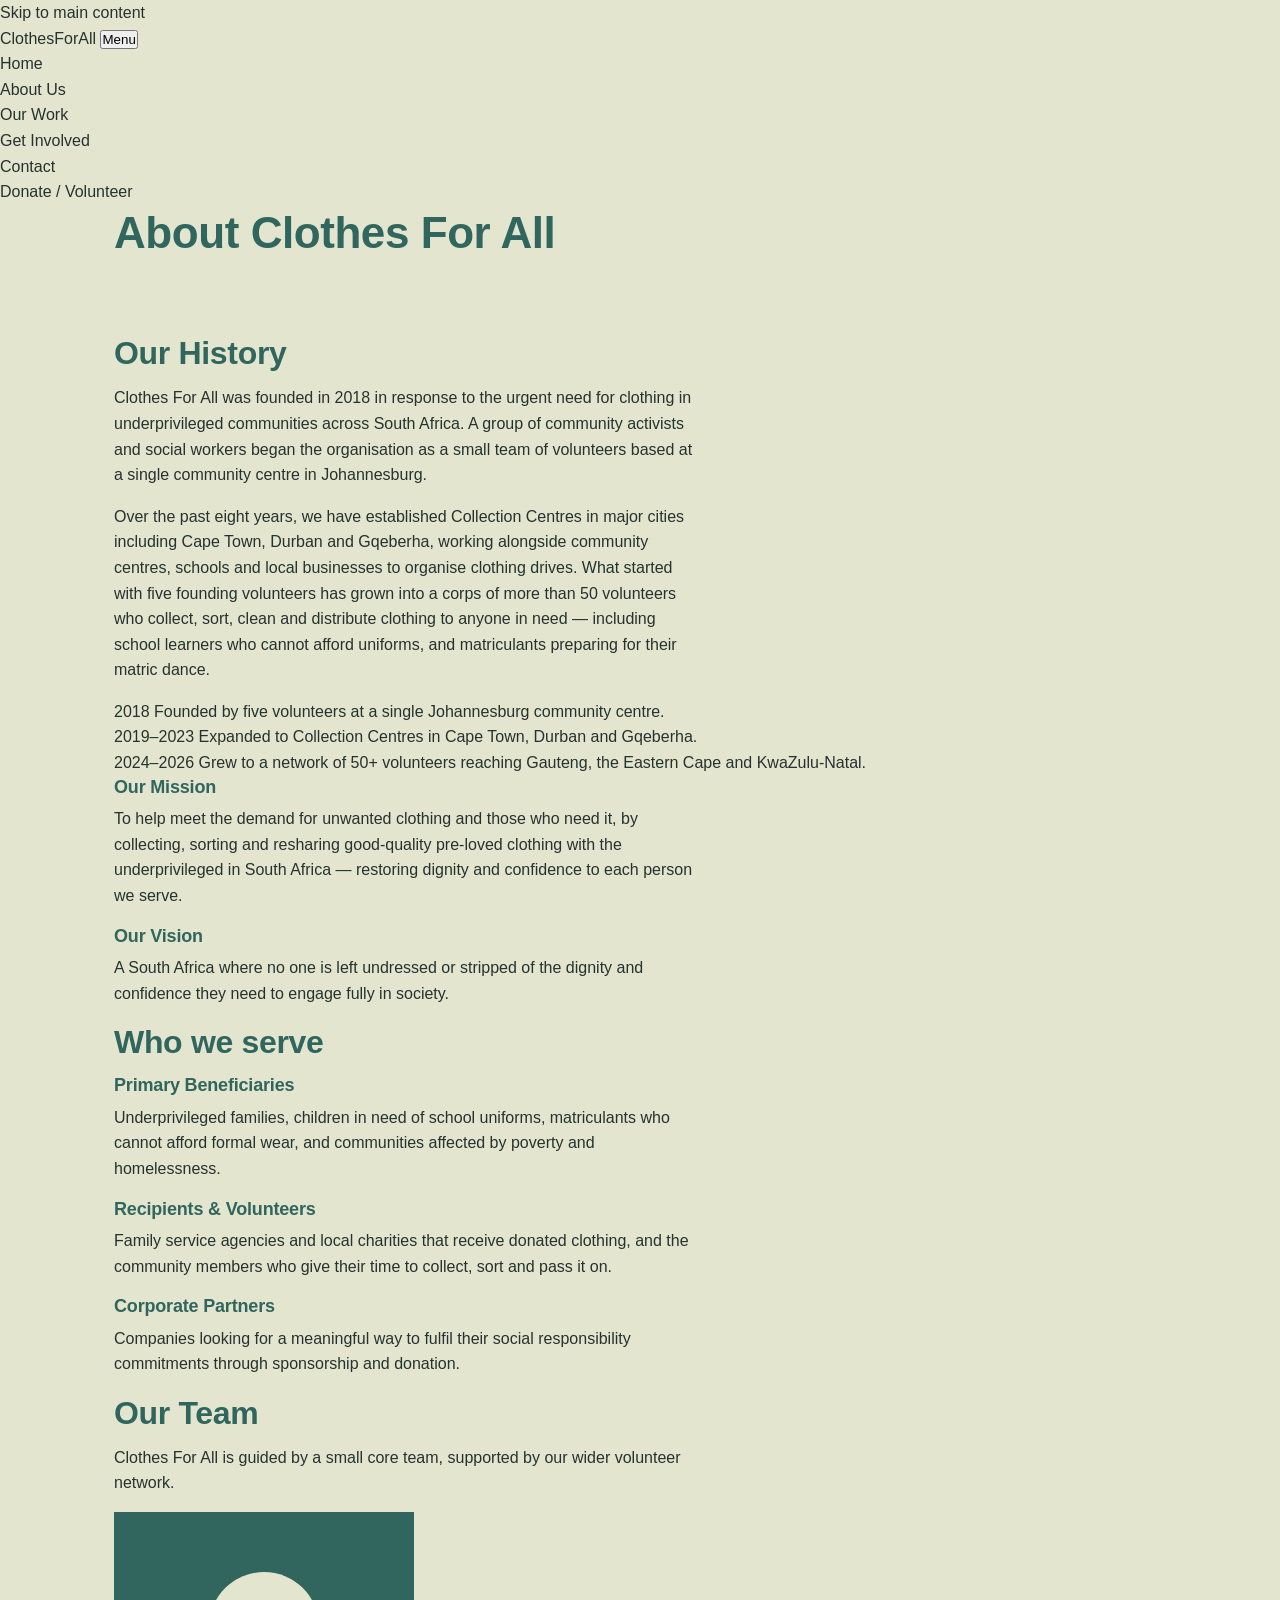
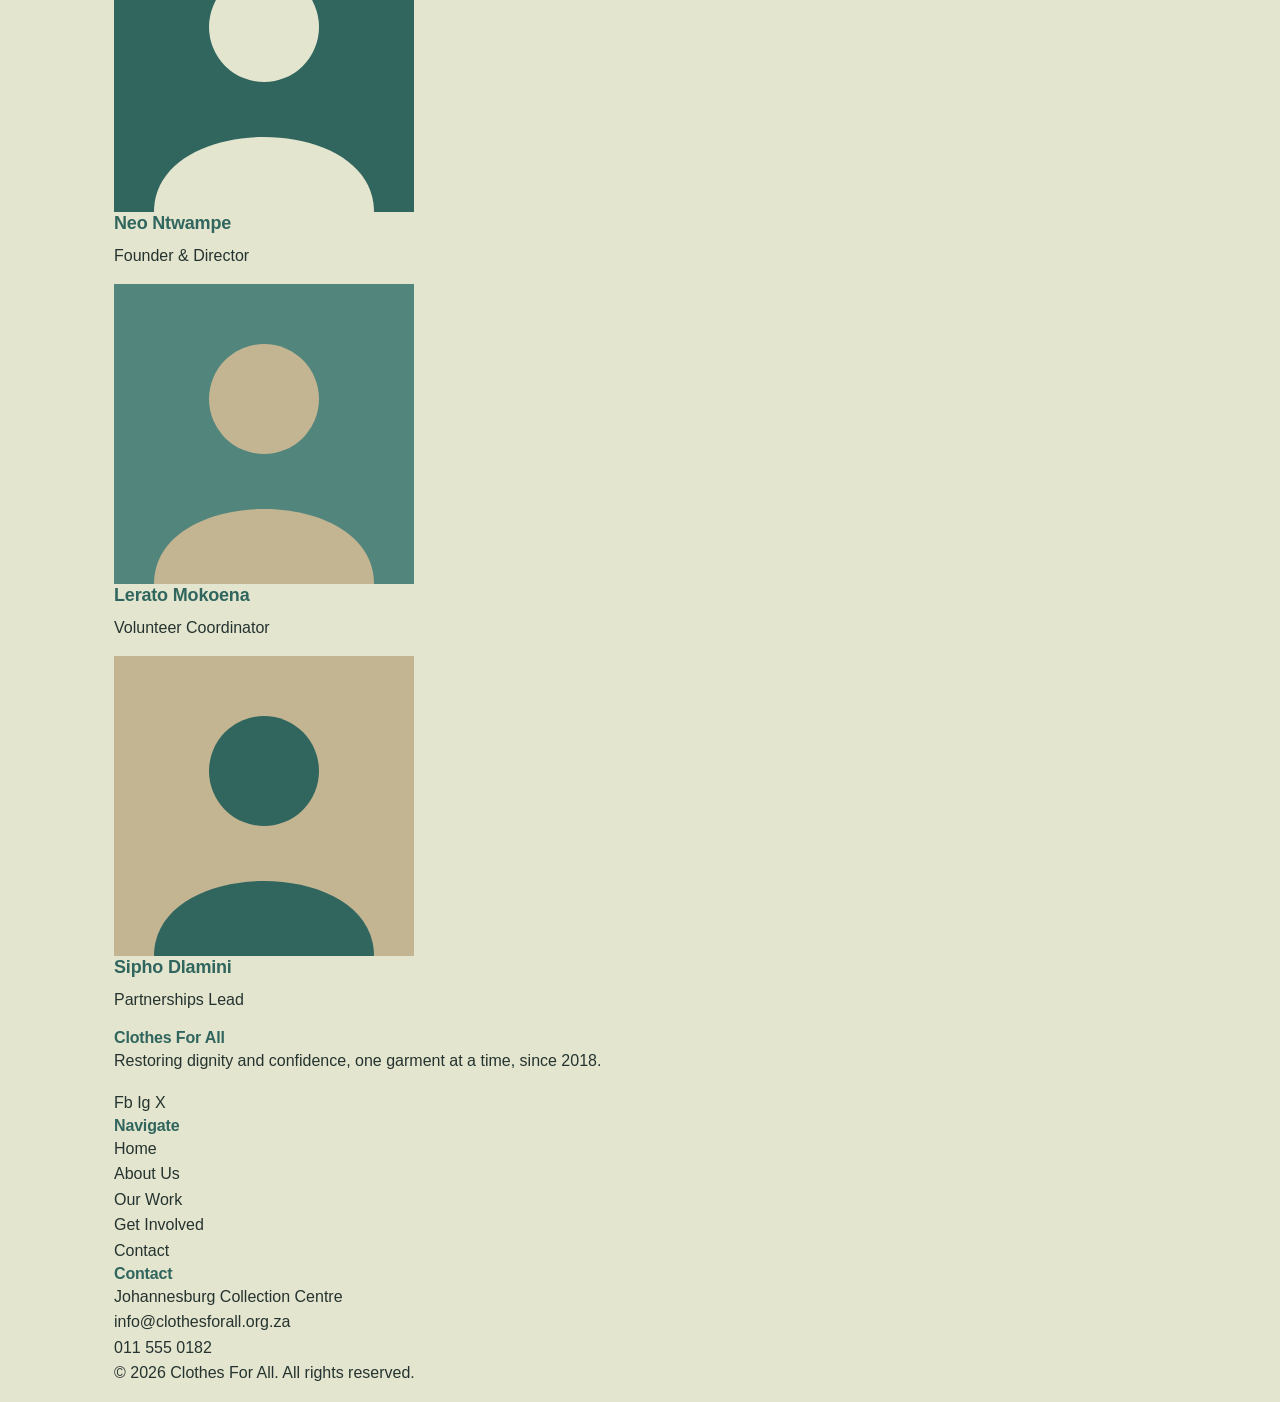
==== about.html @ f80c7357 "Adding Css coding" ====
<!DOCTYPE html>
<html lang="en">
<head>
  <meta charset="UTF-8">
  <meta name="viewport" content="width=device-width, initial-scale=1.0">
  <title>About Us | Clothes For All</title>
  <meta name="description" content="Learn about Clothes For All's history, mission, vision and the team behind our work in South African communities.">
  <link rel="stylesheet" href="css/style.css">
</head>
<body>

  <a href="#main-content" class="skip-link">Skip to main content</a>

  <!-- ================= HEADER / NAVIGATION ================= -->
  <header class="site-header">
    <div class="nav-wrapper">
      <a href="index.html" class="logo">Clothes<span>For</span>All</a>

      <button class="nav-toggle" aria-expanded="false" aria-controls="primary-navigation">
        Menu
      </button>

      <nav class="main-nav" id="primary-navigation" aria-label="Primary">
        <ul>
          <li><a href="index.html">Home</a></li>
          <li><a href="about.html" aria-current="page">About Us</a></li>
          <li><a href="services.html">Our Work</a></li>
          <li><a href="enquiry.html">Get Involved</a></li>
          <li><a href="contact.html">Contact</a></li>
          <li><a href="enquiry.html" class="nav-cta">Donate / Volunteer</a></li>
        </ul>
      </nav>
    </div>
  </header>

  <main id="main-content">

    <!-- ================= PAGE INTRO ================= -->
    <section class="hero">
      <div class="container">
        <h1>About Clothes For All</h1>
        <p class="lede">
          From one community centre in Johannesburg to a growing network
          across South Africa — this is our story, and the people behind it.
        </p>
      </div>
    </section>

    <!-- ================= HISTORY ================= -->
    <section class="section-alt">
      <div class="container two-col">
        <div>
          <h2>Our History</h2>
          <p>
            Clothes For All was founded in 2018 in response to the urgent
            need for clothing in underprivileged communities across South
            Africa. A group of community activists and social workers began
            the organisation as a small team of volunteers based at a single
            community centre in Johannesburg.
          </p>
          <p>
            Over the past eight years, we have established Collection
            Centres in major cities including Cape Town, Durban and
            Gqeberha, working alongside community centres, schools and local
            businesses to organise clothing drives. What started with five
            founding volunteers has grown into a corps of more than 50
            volunteers who collect, sort, clean and distribute clothing to
            anyone in need — including school learners who cannot afford
            uniforms, and matriculants preparing for their matric dance.
          </p>
        </div>
        <ul class="timeline">
          <li>
            <span class="year">2018</span>
            Founded by five volunteers at a single Johannesburg community centre.
          </li>
          <li>
            <span class="year">2019–2023</span>
            Expanded to Collection Centres in Cape Town, Durban and Gqeberha.
          </li>
          <li>
            <span class="year">2024–2026</span>
            Grew to a network of 50+ volunteers reaching Gauteng, the Eastern Cape and KwaZulu-Natal.
          </li>
        </ul>
      </div>
    </section>

    <!-- ================= MISSION & VISION ================= -->
    <section class="section-taupe">
      <div class="container card-grid">
        <div class="card">
          <h3>Our Mission</h3>
          <p>
            To help meet the demand for unwanted clothing and those who need
            it, by collecting, sorting and resharing good-quality pre-loved
            clothing with the underprivileged in South Africa — restoring
            dignity and confidence to each person we serve.
          </p>
        </div>
        <div class="card">
          <h3>Our Vision</h3>
          <p>
            A South Africa where no one is left undressed or stripped of the
            dignity and confidence they need to engage fully in society.
          </p>
        </div>
      </div>
    </section>

    <!-- ================= VALUES ================= -->
    <section class="section-alt">
      <div class="container">
        <h2>Who we serve</h2>
        <div class="card-grid">
          <div class="card">
            <h3>Primary Beneficiaries</h3>
            <p>Underprivileged families, children in need of school uniforms, matriculants who cannot afford formal wear, and communities affected by poverty and homelessness.</p>
          </div>
          <div class="card">
            <h3>Recipients &amp; Volunteers</h3>
            <p>Family service agencies and local charities that receive donated clothing, and the community members who give their time to collect, sort and pass it on.</p>
          </div>
          <div class="card">
            <h3>Corporate Partners</h3>
            <p>Companies looking for a meaningful way to fulfil their social responsibility commitments through sponsorship and donation.</p>
          </div>
        </div>
      </div>
    </section>

    <!-- ================= TEAM ================= -->
    <section>
      <div class="container">
        <h2>Our Team</h2>
        <p>Clothes For All is guided by a small core team, supported by our wider volunteer network.</p>
        <div class="team-grid">
          <div class="team-member">
            <img src="images/team-neo.svg" alt="Portrait illustration of Neo Ntwampe, Founder and Director" width="300" height="300">
            <div class="info">
              <h3>Neo Ntwampe</h3>
              <p class="role">Founder &amp; Director</p>
            </div>
          </div>
          <div class="team-member">
            <img src="images/team-lerato.svg" alt="Portrait illustration of Lerato Mokoena, Volunteer Coordinator" width="300" height="300">
            <div class="info">
              <h3>Lerato Mokoena</h3>
              <p class="role">Volunteer Coordinator</p>
            </div>
          </div>
          <div class="team-member">
            <img src="images/team-sipho.svg" alt="Portrait illustration of Sipho Dlamini, Partnerships Lead" width="300" height="300">
            <div class="info">
              <h3>Sipho Dlamini</h3>
              <p class="role">Partnerships Lead</p>
            </div>
          </div>
        </div>
      </div>
    </section>

  </main>

  <!-- ================= FOOTER ================= -->
  <footer class="site-footer">
    <div class="container footer-grid">
      <div>
        <h4>Clothes For All</h4>
        <p>Restoring dignity and confidence, one garment at a time, since 2018.</p>
        <div class="social-links" aria-label="Social media links">
          <a href="#" aria-label="Clothes For All on Facebook">Fb</a>
          <a href="#" aria-label="Clothes For All on Instagram">Ig</a>
          <a href="#" aria-label="Clothes For All on X">X</a>
        </div>
      </div>
      <div>
        <h4>Navigate</h4>
        <ul>
          <li><a href="index.html">Home</a></li>
          <li><a href="about.html">About Us</a></li>
          <li><a href="services.html">Our Work</a></li>
          <li><a href="enquiry.html">Get Involved</a></li>
          <li><a href="contact.html">Contact</a></li>
        </ul>
      </div>
      <div>
        <h4>Contact</h4>
        <ul>
          <li>Johannesburg Collection Centre</li>
          <li>info@clothesforall.org.za</li>
          <li>011 555 0182</li>
        </ul>
      </div>
    </div>
    <div class="container footer-bottom">
      <p>&copy; <span id="current-year">2026</span> Clothes For All. All rights reserved.</p>
    </div>
  </footer>

  <script src="js/main.js"></script>
</body>
</html>
---- css/style.css ----
/* ============================================================================
   CLOTHES FOR ALL — STYLESHEET
   Section numbers in the comments below refer to the Part 2 brief
   (Designing the Visuals: CSS Styling and Responsive Design).
   ============================================================================ */

/* ----------------------------------------------------------------------------
   2.1  EXTERNAL STYLESHEET
   This single file (css/style.css) is linked from every page of the site,
   so changing a rule here updates the whole website at once.
   ---------------------------------------------------------------------------- */

/* ----------------------------------------------------------------------------
   2.2  CSS RESET + BASE STYLE
   A small reset removes each browser's own default spacing/box-sizing so the
   site looks the same everywhere, then the base style sets the defaults
   (font family, font size, colour scheme, margin/padding) for the whole page.
   ---------------------------------------------------------------------------- */
*,
*::before,
*::after {
  box-sizing: border-box;
  margin: 0;
  padding: 0;
}

html {
  /* 1rem = 16px by default. All spacing/type below is built from this. */
  font-size: 100%;
  scroll-behavior: smooth;
}

img, svg {
  max-width: 100%;
  display: block;
}

ul {
  list-style: none;
}

a {
  text-decoration: none;
  color: inherit;
}

/* Colour scheme — taken from the website proposal's colour palette table */
:root {
  --sage: #E4E5CF;        /* page background */
  --taupe: #C3B492;       /* secondary background: sidebars, footer */
  --turquoise: #9DCCC2;   /* donate / volunteer call-to-action */
  --slate-green: #52857C; /* headlines and body text accents */
  --spruce: #30665E;      /* nav bar and major titles */
  --white: #FFFFFF;
  --ink: #24332F;

  --max-width: 1100px;
  --radius: 6px;
}

body {
  font-family: 'Open Sans', Arial, sans-serif;
  color: var(--ink);
  background-color: var(--sage);
  line-height: 1.6; /* base line-height for readable body copy */
}

.container {
  max-width: var(--max-width);
  margin: 0 auto;
  padding: 0 1.5rem;
}


/* ----------------------------------------------------------------------------
   2.3  TYPOGRAPHY STYLES
   A simple typographic scale (font-size, font-weight, line-height and
   letter-spacing) keeps headings and body text consistent across pages.
   Scale: 0.875rem < 1rem < 1.125rem < 1.5rem < 2rem < 2.75rem
   ---------------------------------------------------------------------------- */
@import url('https://fonts.googleapis.com/css2?family=Montserrat:wght@500;700;800&family=Open+Sans:wght@400;600&family=Lora:wght@300;400italic&display=swap');

h1, h2, h3, h4 {
  font-family: 'Montserrat', Arial, sans-serif;
  font-weight: 700;
  line-height: 1.25;
  letter-spacing: -0.01em;
  color: var(--spruce);
}

h1 { font-size: 2.75rem; }
h2 { font-size: 2rem;   margin-bottom: 0.75rem; }
h3 { font-size: 1.125rem; margin-bottom: 0.5rem; }

p {
  font-size: 1rem;
  margin-bottom: 1rem;
  max-width: 65ch; /* keeps body text an easy line-length to read */
}

.lede {
  font-size: 1.125rem;
  color: var(--sage);
}

.feature-title {
  font-family: 'Lora', serif;
  font-weight: 300;
  font-style: italic;
  color: var(--slate-green);
}
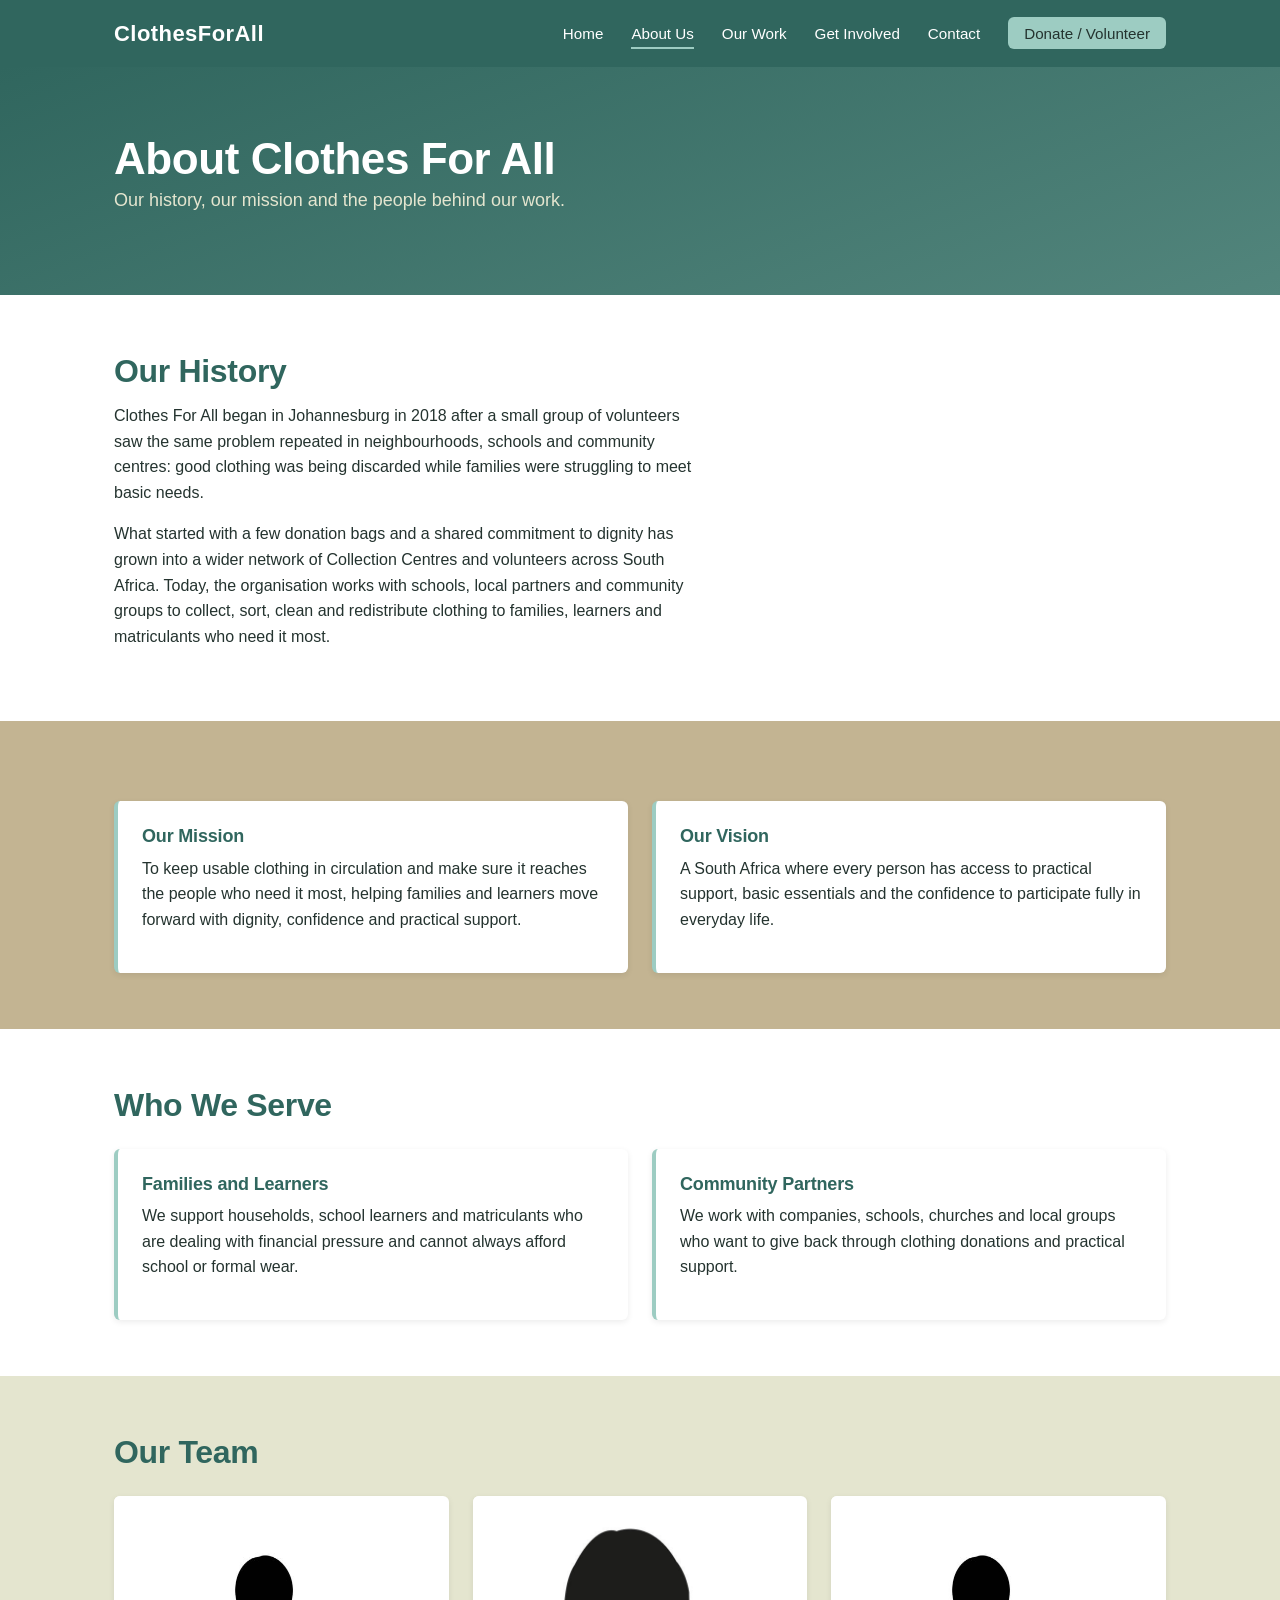
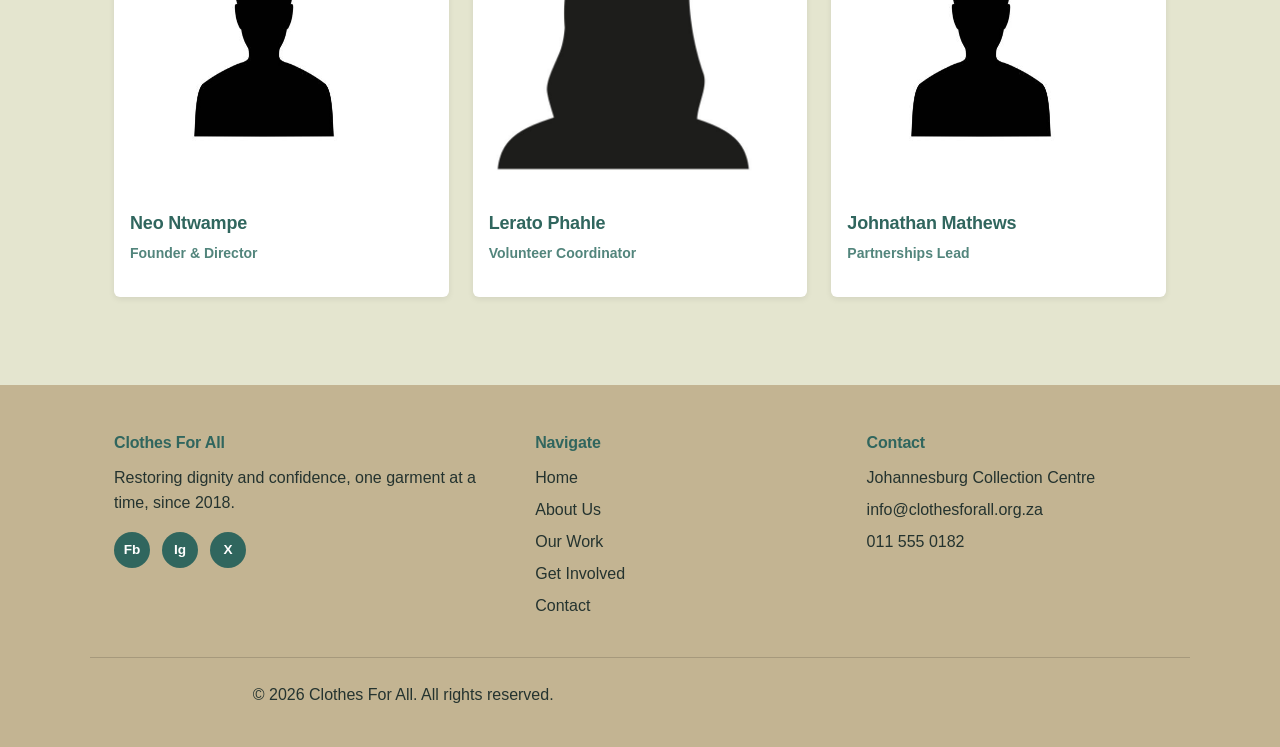
==== commit 3833facc: "Update about page content and portraits Co-authored-by: Copilot <223556219+Copilot@users.noreply.git" ====
--- a/about.html
+++ b/about.html
@@ -40,49 +40,29 @@
       <div class="container">
         <h1>About Clothes For All</h1>
         <p class="lede">
-          From one community centre in Johannesburg to a growing network
-          across South Africa — this is our story, and the people behind it.
+          Our history, our mission and the people behind our work.
         </p>
       </div>
     </section>
 
     <!-- ================= HISTORY ================= -->
     <section class="section-alt">
-      <div class="container two-col">
-        <div>
-          <h2>Our History</h2>
-          <p>
-            Clothes For All was founded in 2018 in response to the urgent
-            need for clothing in underprivileged communities across South
-            Africa. A group of community activists and social workers began
-            the organisation as a small team of volunteers based at a single
-            community centre in Johannesburg.
-          </p>
-          <p>
-            Over the past eight years, we have established Collection
-            Centres in major cities including Cape Town, Durban and
-            Gqeberha, working alongside community centres, schools and local
-            businesses to organise clothing drives. What started with five
-            founding volunteers has grown into a corps of more than 50
-            volunteers who collect, sort, clean and distribute clothing to
-            anyone in need — including school learners who cannot afford
-            uniforms, and matriculants preparing for their matric dance.
-          </p>
-        </div>
-        <ul class="timeline">
-          <li>
-            <span class="year">2018</span>
-            Founded by five volunteers at a single Johannesburg community centre.
-          </li>
-          <li>
-            <span class="year">2019–2023</span>
-            Expanded to Collection Centres in Cape Town, Durban and Gqeberha.
-          </li>
-          <li>
-            <span class="year">2024–2026</span>
-            Grew to a network of 50+ volunteers reaching Gauteng, the Eastern Cape and KwaZulu-Natal.
-          </li>
-        </ul>
+      <div class="container">
+        <h2>Our History</h2>
+        <p>
+          Clothes For All began in Johannesburg in 2018 after a small group
+          of volunteers saw the same problem repeated in neighbourhoods,
+          schools and community centres: good clothing was being discarded
+          while families were struggling to meet basic needs.
+        </p>
+        <p>
+          What started with a few donation bags and a shared commitment to
+          dignity has grown into a wider network of Collection Centres and
+          volunteers across South Africa. Today, the organisation works with
+          schools, local partners and community groups to collect, sort,
+          clean and redistribute clothing to families, learners and
+          matriculants who need it most.
+        </p>
       </div>
     </section>
 
@@ -92,17 +72,17 @@
         <div class="card">
           <h3>Our Mission</h3>
           <p>
-            To help meet the demand for unwanted clothing and those who need
-            it, by collecting, sorting and resharing good-quality pre-loved
-            clothing with the underprivileged in South Africa — restoring
-            dignity and confidence to each person we serve.
+            To keep usable clothing in circulation and make sure it reaches
+            the people who need it most, helping families and learners move
+            forward with dignity, confidence and practical support.
           </p>
         </div>
         <div class="card">
           <h3>Our Vision</h3>
           <p>
-            A South Africa where no one is left undressed or stripped of the
-            dignity and confidence they need to engage fully in society.
+            A South Africa where every person has access to practical
+            support, basic essentials and the confidence to participate
+            fully in everyday life.
           </p>
         </div>
       </div>
@@ -111,19 +91,15 @@
     <!-- ================= VALUES ================= -->
     <section class="section-alt">
       <div class="container">
-        <h2>Who we serve</h2>
+        <h2>Who We Serve</h2>
         <div class="card-grid">
           <div class="card">
-            <h3>Primary Beneficiaries</h3>
-            <p>Underprivileged families, children in need of school uniforms, matriculants who cannot afford formal wear, and communities affected by poverty and homelessness.</p>
+            <h3>Families and Learners</h3>
+            <p>We support households, school learners and matriculants who are dealing with financial pressure and cannot always afford school or formal wear.</p>
           </div>
           <div class="card">
-            <h3>Recipients &amp; Volunteers</h3>
-            <p>Family service agencies and local charities that receive donated clothing, and the community members who give their time to collect, sort and pass it on.</p>
-          </div>
-          <div class="card">
-            <h3>Corporate Partners</h3>
-            <p>Companies looking for a meaningful way to fulfil their social responsibility commitments through sponsorship and donation.</p>
+            <h3>Community Partners</h3>
+            <p>We work with companies, schools, churches and local groups who want to give back through clothing donations and practical support.</p>
           </div>
         </div>
       </div>
@@ -133,26 +109,25 @@
     <section>
       <div class="container">
         <h2>Our Team</h2>
-        <p>Clothes For All is guided by a small core team, supported by our wider volunteer network.</p>
         <div class="team-grid">
           <div class="team-member">
-            <img src="images/team-neo.svg" alt="Portrait illustration of Neo Ntwampe, Founder and Director" width="300" height="300">
+            <img src="images/team-member-neo.jpg" alt="Portrait of Neo Ntwampe, Founder and Director" width="300" height="300">
             <div class="info">
               <h3>Neo Ntwampe</h3>
               <p class="role">Founder &amp; Director</p>
             </div>
           </div>
           <div class="team-member">
-            <img src="images/team-lerato.svg" alt="Portrait illustration of Lerato Mokoena, Volunteer Coordinator" width="300" height="300">
+            <img src="images/team-member-lerato.jpg" alt="Portrait of Lerato Phahle, Volunteer Coordinator" width="300" height="300">
             <div class="info">
-              <h3>Lerato Mokoena</h3>
+              <h3>Lerato Phahle</h3>
               <p class="role">Volunteer Coordinator</p>
             </div>
           </div>
           <div class="team-member">
-            <img src="images/team-sipho.svg" alt="Portrait illustration of Sipho Dlamini, Partnerships Lead" width="300" height="300">
+            <img src="images/team-member-johnathan.jpg" alt="Portrait of Johnathan Mathews, Partnerships Lead" width="300" height="300">
             <div class="info">
-              <h3>Sipho Dlamini</h3>
+              <h3>Johnathan Mathews</h3>
               <p class="role">Partnerships Lead</p>
             </div>
           </div>
--- a/css/style.css
+++ b/css/style.css
@@ -110,3 +110,448 @@
   color: var(--slate-green);
 }
 
+.skip-link {
+  position: absolute;
+  left: -999px;
+  top: 0;
+  background: var(--white);
+  color: var(--spruce);
+  padding: 0.75rem 1rem;
+  z-index: 100;
+}
+.skip-link:focus {
+  left: 0.5rem;
+  top: 0.5rem;
+}
+
+
+/* ----------------------------------------------------------------------------
+   2.4  LAYOUT STRUCTURE (Flexbox + CSS Grid)
+   Flexbox is used for one-dimensional rows (the nav bar, hero buttons).
+   CSS Grid is used for two-dimensional layouts (card grids, footer columns).
+   The footer below shows a named grid-template-areas layout as an example
+   of a more complex Grid layout for the desktop version.
+   ---------------------------------------------------------------------------- */
+
+/* ---- Header / nav: Flexbox row ---- */
+.site-header {
+  background-color: var(--spruce);
+  color: var(--white);
+  position: sticky;
+  top: 0;
+  z-index: 50;
+}
+
+.nav-wrapper {
+  display: flex;
+  flex-direction: row;
+  justify-content: space-between;
+  align-items: center;
+  padding: 1rem 1.5rem;
+  max-width: var(--max-width);
+  margin: 0 auto;
+}
+
+.logo {
+  font-family: 'Montserrat', sans-serif;
+  font-weight: 800;
+  font-size: 1.375rem;
+  letter-spacing: 0.02em;
+}
+
+.nav-toggle {
+  display: none; /* shown only on mobile, see the media query below */
+  background: none;
+  border: 2px solid var(--white);
+  border-radius: var(--radius);
+  color: var(--white);
+  font-size: 1rem;
+  padding: 0.4rem 0.75rem;
+  cursor: pointer;
+}
+
+.main-nav ul {
+  display: flex;
+  flex-direction: row;
+  align-items: center;
+  gap: 1.75rem;
+}
+
+.main-nav a {
+  font-family: 'Montserrat', sans-serif;
+  font-weight: 500;
+  font-size: 0.95rem;
+  padding-bottom: 0.3rem;
+  border-bottom: 2px solid transparent;
+}
+
+/* Interactive / pseudo-class states, required by section 2.5 */
+.main-nav a:hover,
+.main-nav a:focus {
+  border-bottom-color: var(--turquoise);
+}
+.main-nav a[aria-current="page"] {
+  border-bottom-color: var(--turquoise);
+}
+.main-nav a:active {
+  color: var(--turquoise);
+}
+
+.nav-cta {
+  background-color: var(--turquoise);
+  color: var(--ink) !important;
+  padding: 0.5rem 1rem;
+  border-radius: var(--radius);
+  font-weight: 700;
+}
+.nav-cta:hover { background-color: #86bdb1; }
+.nav-cta:active { background-color: #6fa89b; }
+
+/* ---- Hero: Flexbox row that becomes a column on small screens ---- */
+.hero {
+  background: linear-gradient(160deg, var(--spruce) 0%, var(--slate-green) 100%);
+  color: var(--white);
+  padding: 4rem 0;
+}
+.hero h1 { color: var(--white); }
+
+.hero-grid {
+  display: flex;
+  flex-direction: row;
+  align-items: center;
+  gap: 2.5rem;
+}
+.hero-copy { flex: 1 1 55%; }
+.hero-image { flex: 1 1 45%; }
+
+.hero-actions {
+  display: flex;
+  flex-direction: row;
+  flex-wrap: wrap;
+  gap: 1rem;
+  margin-top: 1.5rem;
+}
+
+/* ---- Two-column content blocks: CSS Grid ---- */
+.two-col {
+  display: grid;
+  grid-template-columns: 1fr 1fr;
+  gap: 2.5rem;
+  align-items: start;
+}
+
+/* ---- Card grids (stats, programmes, values): CSS Grid, auto-fit ---- */
+.card-grid {
+  display: grid;
+  grid-template-columns: repeat(auto-fit, minmax(230px, 1fr));
+  gap: 1.5rem;
+  margin-top: 1.5rem;
+}
+
+.card {
+  background-color: var(--white);
+  border-left: 4px solid var(--turquoise);
+  border-radius: var(--radius);
+  padding: 1.5rem;
+  box-shadow: 0 2px 6px rgba(0, 0, 0, 0.08); /* section 2.5: box-shadow */
+  transition: box-shadow 0.2s ease, transform 0.2s ease;
+}
+.card:hover {
+  box-shadow: 0 6px 16px rgba(0, 0, 0, 0.14);
+  transform: translateY(-2px);
+}
+
+.stat .number {
+  font-family: 'Montserrat', sans-serif;
+  font-weight: 800;
+  font-size: 2rem;
+  color: var(--spruce);
+  display: block;
+}
+.stat .label {
+  font-size: 0.95rem;
+  color: var(--ink);
+}
+
+/* ---- Team members: CSS Grid ---- */
+.team-grid {
+  display: grid;
+  grid-template-columns: repeat(auto-fit, minmax(200px, 1fr));
+  gap: 1.5rem;
+  margin-top: 1.5rem;
+}
+.team-member {
+  background: var(--white);
+  border-radius: var(--radius);
+  overflow: hidden;
+  box-shadow: 0 2px 6px rgba(0, 0, 0, 0.08);
+}
+.team-member .info { padding: 1rem; }
+.team-member .role { color: var(--slate-green); font-weight: 600; font-size: 0.875rem; }
+
+/* ---- Timeline (About page history) ---- */
+.timeline {
+  border-left: 3px solid var(--turquoise);
+  padding-left: 1.5rem;
+}
+.timeline li { margin-bottom: 1.25rem; }
+.timeline .year {
+  font-family: 'Montserrat', sans-serif;
+  font-weight: 700;
+  color: var(--spruce);
+  display: block;
+}
+
+/* ---- Buttons ---- */
+.btn {
+  display: inline-block;
+  font-family: 'Montserrat', sans-serif;
+  font-weight: 700;
+  padding: 0.75rem 1.5rem;
+  border-radius: var(--radius);
+  border: 2px solid transparent;
+  cursor: pointer;
+  font-size: 1rem;
+  transition: background-color 0.2s ease, transform 0.1s ease;
+}
+.btn-primary { background-color: var(--turquoise); color: var(--ink); }
+.btn-primary:hover  { background-color: #86bdb1; }
+.btn-primary:active { background-color: #6fa89b; transform: scale(0.98); }
+
+.btn-secondary { background: transparent; border-color: var(--white); color: var(--white); }
+.btn-secondary:hover  { background-color: var(--white); color: var(--spruce); }
+.btn-secondary:active { background-color: var(--sage); }
+
+.btn-outline { background: transparent; border-color: var(--spruce); color: var(--spruce); }
+.btn-outline:hover  { background-color: var(--spruce); color: var(--white); }
+.btn-outline:active { background-color: var(--ink); }
+
+/* ---- Section backgrounds ---- */
+section { padding: 3.5rem 0; }
+.section-alt   { background-color: var(--white); }
+.section-taupe { background-color: var(--taupe); }
+
+/* ---- Forms ---- */
+.form-wrapper {
+  background-color: var(--white);
+  padding: 2rem;
+  border-radius: var(--radius);
+  max-width: 600px;
+  box-shadow: 0 2px 10px rgba(0, 0, 0, 0.1);
+}
+.form-row { margin-bottom: 1.25rem; }
+label {
+  display: block;
+  font-weight: 600;
+  margin-bottom: 0.35rem;
+  font-family: 'Montserrat', sans-serif;
+  font-size: 0.95rem;
+}
+input, select, textarea {
+  width: 100%;
+  padding: 0.65rem 0.75rem;
+  border: 1px solid #b9b9a8;
+  border-radius: var(--radius);
+  font-family: 'Open Sans', sans-serif;
+  font-size: 1rem;
+  background-color: var(--sage);
+  color: var(--ink);
+}
+/* Interactive state: focus (section 2.5) */
+input:focus, select:focus, textarea:focus {
+  outline: 3px solid var(--turquoise);
+  outline-offset: 1px;
+  border-color: var(--spruce);
+}
+fieldset {
+  border: 1px solid #b9b9a8;
+  border-radius: var(--radius);
+  padding: 1rem;
+  margin-bottom: 1.25rem;
+}
+legend {
+  font-family: 'Montserrat', sans-serif;
+  font-weight: 700;
+  padding: 0 0.5rem;
+}
+.radio-option {
+  display: flex;
+  align-items: center;
+  gap: 0.5rem;
+  margin-bottom: 0.5rem;
+}
+.radio-option input { width: auto; }
+.form-note { font-size: 0.85rem; color: #4a4a3f; margin-top: -0.5rem; }
+
+#form-status {
+  padding: 0.9rem 1rem;
+  border-radius: var(--radius);
+  margin-bottom: 1.25rem;
+  font-weight: 600;
+  display: none;
+}
+#form-status.success {
+  display: block;
+  background-color: #e2f2ee;
+  color: var(--spruce);
+  border: 1px solid var(--turquoise);
+}
+#form-status.error {
+  display: block;
+  background-color: #fbe7e4;
+  color: #8a2f22;
+  border: 1px solid #d98b7b;
+}
+
+/* ---- Contact page ---- */
+.location-card {
+  background-color: var(--white);
+  border-radius: var(--radius);
+  padding: 1.25rem;
+  margin-bottom: 1rem;
+  border-left: 4px solid var(--spruce);
+  box-shadow: 0 2px 6px rgba(0, 0, 0, 0.08);
+}
+.map-embed iframe {
+  width: 100%;
+  height: 20rem;
+  border: 0;
+  border-radius: var(--radius);
+}
+
+/* ----------------------------------------------------------------------------
+   Footer — a named CSS Grid layout (grid-template-areas), as an example of a
+   more complex desktop Grid structure as required by section 2.4.
+   ---------------------------------------------------------------------------- */
+.site-footer {
+  background-color: var(--taupe);
+  padding: 3rem 0 1.5rem;
+  margin-top: 2rem;
+}
+
+.footer-grid {
+  display: grid;
+  grid-template-columns: 1.3fr 1fr 1fr;
+  grid-template-areas: "about nav contact";
+  gap: 2rem;
+}
+.footer-grid > div:nth-child(1) { grid-area: about; }
+.footer-grid > div:nth-child(2) { grid-area: nav; }
+.footer-grid > div:nth-child(3) { grid-area: contact; }
+
+.footer-grid h4 { color: var(--spruce); font-size: 1rem; margin-bottom: 0.75rem; }
+.footer-grid li { margin-bottom: 0.4rem; }
+
+.social-links {
+  display: flex;
+  flex-direction: row;
+  gap: 0.75rem;
+  margin-top: 0.5rem;
+}
+.social-links a {
+  background-color: var(--spruce);
+  color: var(--white);
+  width: 2.25rem;
+  height: 2.25rem;
+  border-radius: 50%;
+  display: flex;
+  align-items: center;
+  justify-content: center;
+  font-family: 'Montserrat', sans-serif;
+  font-weight: 700;
+  font-size: 0.85rem;
+}
+.social-links a:hover  { background-color: var(--slate-green); }
+.social-links a:active { background-color: var(--ink); }
+
+.footer-bottom {
+  text-align: center;
+  margin-top: 2rem;
+  padding-top: 1.5rem;
+  border-top: 1px solid rgba(0, 0, 0, 0.15);
+  font-size: 0.85rem;
+}
+
+
+/* ============================================================================
+   3.  RESPONSIVE DESIGN
+
+   Breakpoints chosen for this site:
+     - Desktop : 1025px and above   (styles above are the desktop default)
+     - Tablet  : 769px  to 1024px
+     - Mobile  : 768px  and below
+
+   Each query below adjusts the layout (multi-column -> single column),
+   the navigation, and font sizes for that breakpoint, using relative units
+   (rem/em/%) rather than fixed pixel widths wherever possible.
+   ============================================================================ */
+
+/* ---- 3.1  TABLET (max-width: 1024px) ---- */
+@media (max-width: 64rem) { /* 1024px */
+  .two-col {
+    grid-template-columns: 1fr; /* multi-column -> single column */
+    gap: 2rem;
+  }
+  
+  .hero-grid {
+    flex-direction: column; /* Flexbox row -> column on tablet */
+    text-align: center;
+  }
+
+  .footer-grid {
+    grid-template-columns: 1fr 1fr;
+    grid-template-areas:
+      "about about"
+      "nav   contact";
+  }
+
+  h1 { font-size: 2.25rem; } /* scale type down slightly for tablet */
+  h2 { font-size: 1.75rem; }
+}
+
+/* ---- 3.2  MOBILE (max-width: 48rem / 768px) ---- */
+@media (max-width: 48rem) { /* 768px */
+  /* Navigation: switch to the hamburger-style toggle on mobile */
+  .nav-toggle { display: inline-block; }
+
+  .main-nav { display: none; width: 100%; }
+  .main-nav.open { display: block; }
+
+  .main-nav ul {
+    flex-direction: column; /* row -> column */
+    align-items: stretch;
+    gap: 0;
+    padding-bottom: 1rem;
+  }
+  .main-nav li { border-top: 1px solid rgba(255, 255, 255, 0.15); }
+  .main-nav a { display: block; padding: 0.85rem 0.25rem; }
+
+  .nav-wrapper { flex-wrap: wrap; }
+
+  .card-grid,
+  .team-grid {
+    grid-template-columns: 1fr; /* single column on small screens */
+  }
+
+  .footer-grid {
+    grid-template-columns: 1fr;
+    grid-template-areas:
+      "about"
+      "nav"
+      "contact";
+  }
+
+  /* Smaller type scale for mobile screens */
+  h1 { font-size: 1.75rem; }
+  h2 { font-size: 1.375rem; }
+  .lede { font-size: 1rem; }
+
+  section { padding: 2.5rem 0; }
+  .hero { padding: 2.5rem 0; }
+}
+
+/* Respect users who prefer reduced motion */
+@media (prefers-reduced-motion: reduce) {
+  html { scroll-behavior: auto; }
+  .card, .btn { transition: none; }
+}
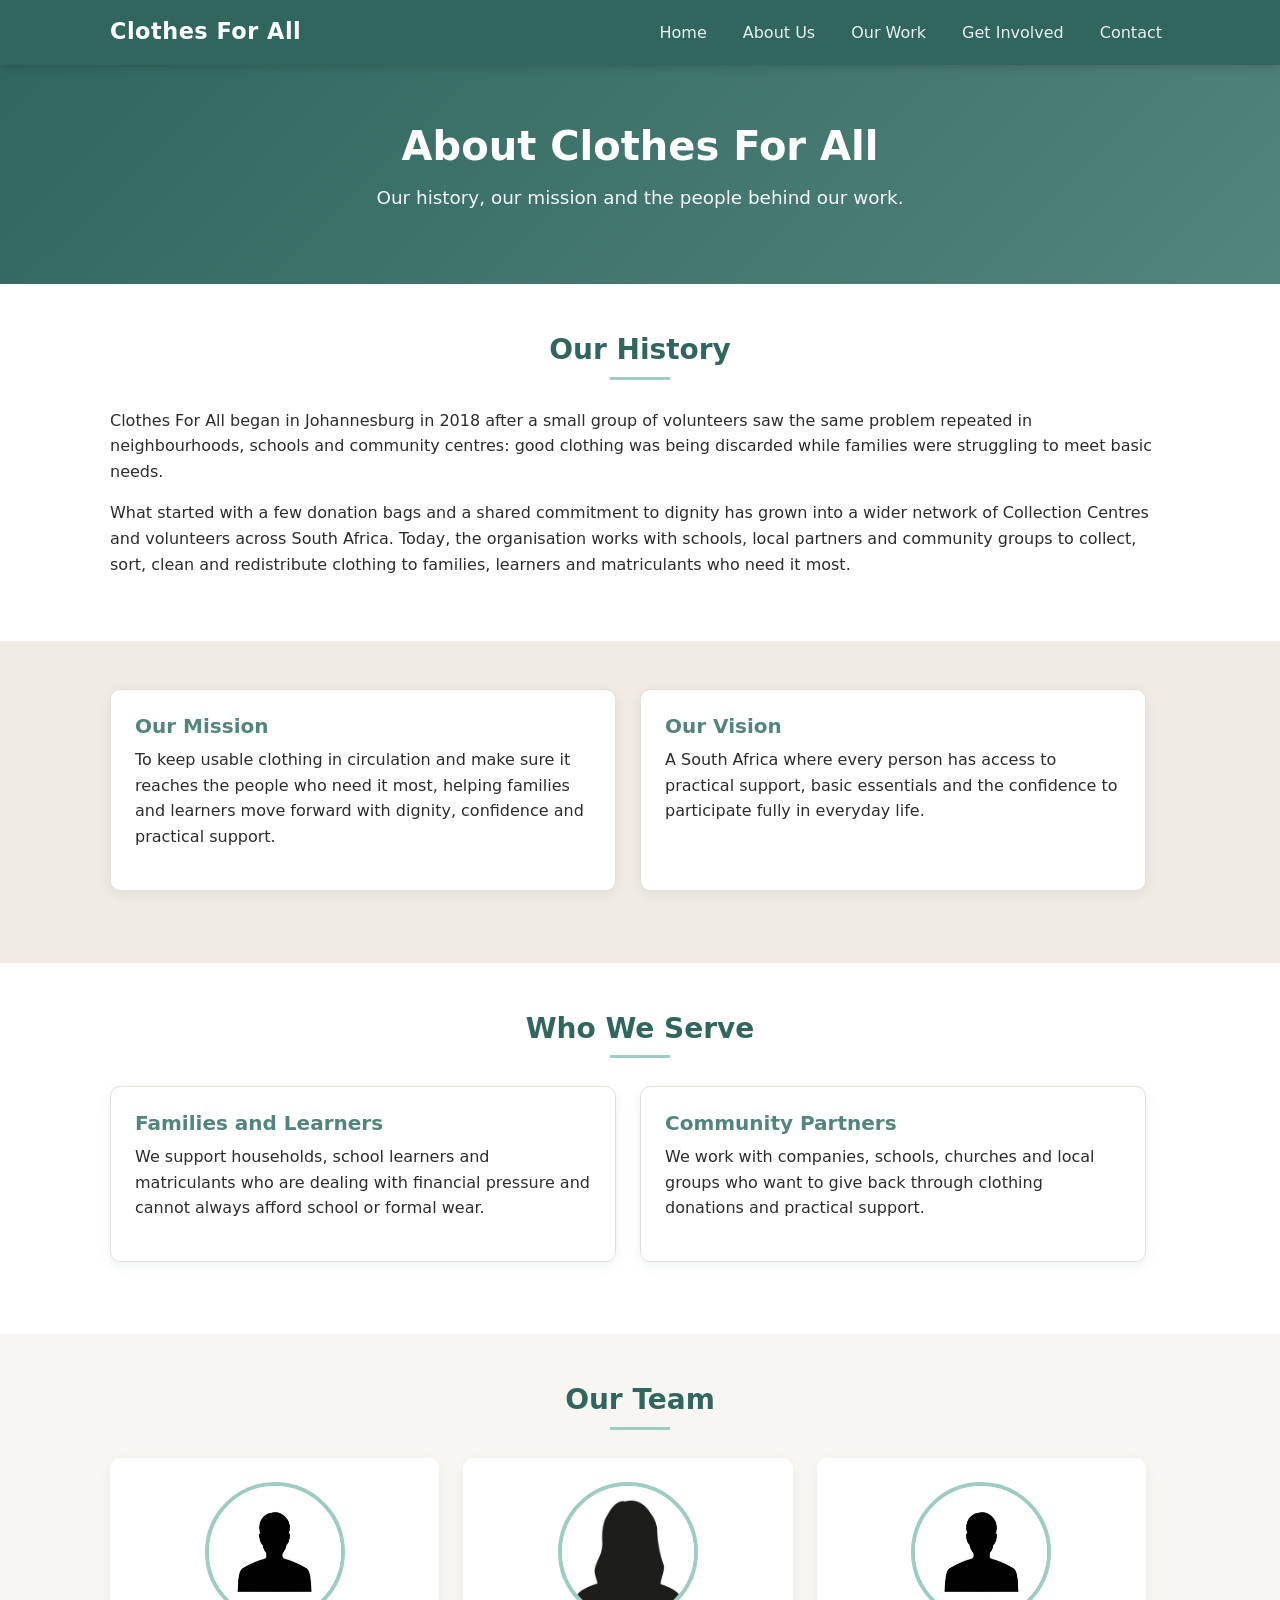
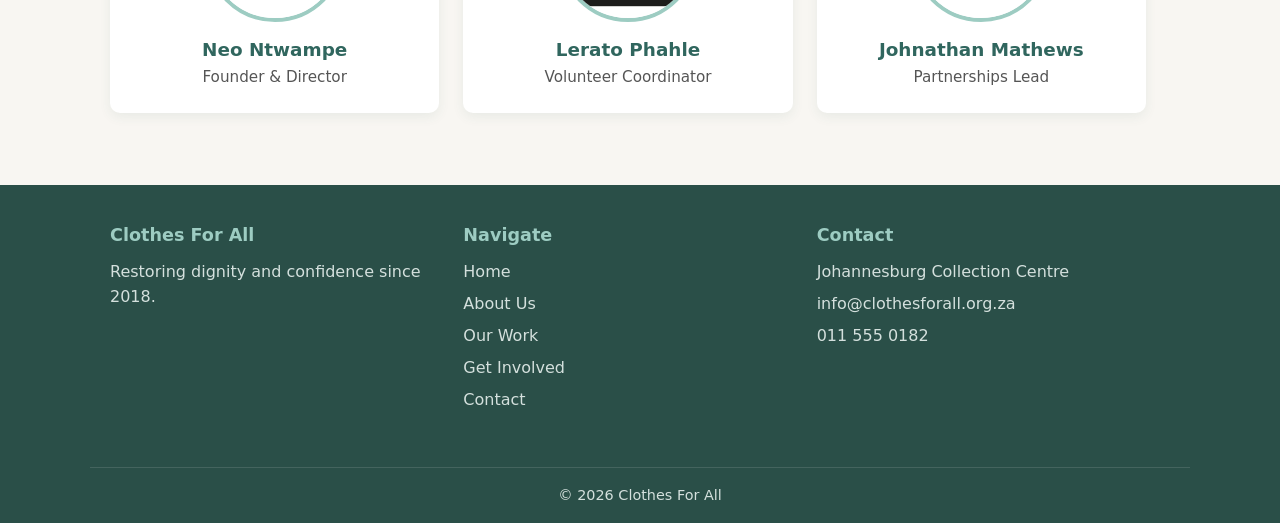
==== commit 7c061102: "Error handling" ====
--- a/about.html
+++ b/about.html
@@ -4,132 +4,110 @@
   <meta charset="UTF-8">
   <meta name="viewport" content="width=device-width, initial-scale=1.0">
   <title>About Us | Clothes For All</title>
-  <meta name="description" content="Learn about Clothes For All's history, mission, vision and the team behind our work in South African communities.">
   <link rel="stylesheet" href="css/style.css">
 </head>
 <body>
 
-  <a href="#main-content" class="skip-link">Skip to main content</a>
-
-  <!-- ================= HEADER / NAVIGATION ================= -->
-  <header class="site-header">
-    <div class="nav-wrapper">
-      <a href="index.html" class="logo">Clothes<span>For</span>All</a>
-
-      <button class="nav-toggle" aria-expanded="false" aria-controls="primary-navigation">
-        Menu
-      </button>
-
-      <nav class="main-nav" id="primary-navigation" aria-label="Primary">
+  <!-- Header with logo and navigation menu -->
+  <header>
+    <div class="container">
+      <a href="index.html" class="logo">Clothes For All</a>
+      <nav>
         <ul>
           <li><a href="index.html">Home</a></li>
-          <li><a href="about.html" aria-current="page">About Us</a></li>
+          <li><a href="about.html">About Us</a></li>
           <li><a href="services.html">Our Work</a></li>
           <li><a href="enquiry.html">Get Involved</a></li>
           <li><a href="contact.html">Contact</a></li>
-          <li><a href="enquiry.html" class="nav-cta">Donate / Volunteer</a></li>
         </ul>
       </nav>
     </div>
   </header>
 
-  <main id="main-content">
+  <main>
 
-    <!-- ================= PAGE INTRO ================= -->
     <section class="hero">
       <div class="container">
         <h1>About Clothes For All</h1>
-        <p class="lede">
-          Our history, our mission and the people behind our work.
+        <p>Our history, our mission and the people behind our work.</p>
+      </div>
+    </section>
+
+    <!-- Organisation history -->
+    <section class="section-white">
+      <div class="container">
+        <h2>Our History</h2>
+        <p>
+          Clothes For All began in Johannesburg in 2018 after a small group of volunteers saw the same problem repeated in neighbourhoods, schools and community centres: good clothing was being discarded while families were struggling to meet basic needs.
+        </p>
+        <p>
+          What started with a few donation bags and a shared commitment to dignity has grown into a wider network of Collection Centres and volunteers across South Africa. Today, the organisation works with schools, local partners and community groups to collect, sort, clean and redistribute clothing to families, learners and matriculants who need it most.
         </p>
       </div>
     </section>
 
-    <!-- ================= HISTORY ================= -->
-    <section class="section-alt">
-      <div class="container">
-        <h2>Our History</h2>
-        <p>
-          Clothes For All began in Johannesburg in 2018 after a small group
-          of volunteers saw the same problem repeated in neighbourhoods,
-          schools and community centres: good clothing was being discarded
-          while families were struggling to meet basic needs.
-        </p>
-        <p>
-          What started with a few donation bags and a shared commitment to
-          dignity has grown into a wider network of Collection Centres and
-          volunteers across South Africa. Today, the organisation works with
-          schools, local partners and community groups to collect, sort,
-          clean and redistribute clothing to families, learners and
-          matriculants who need it most.
-        </p>
-      </div>
-    </section>
-
-    <!-- ================= MISSION & VISION ================= -->
+    <!-- Mission and vision -->
     <section class="section-taupe">
-      <div class="container card-grid">
-        <div class="card">
-          <h3>Our Mission</h3>
-          <p>
-            To keep usable clothing in circulation and make sure it reaches
-            the people who need it most, helping families and learners move
-            forward with dignity, confidence and practical support.
-          </p>
+      <div class="container clearfix">
+        <div class="col">
+          <div class="card">
+            <h3>Our Mission</h3>
+            <p>
+              To keep usable clothing in circulation and make sure it reaches the people who need it most, helping families and learners move forward with dignity, confidence and practical support.
+            </p>
+          </div>
         </div>
-        <div class="card">
-          <h3>Our Vision</h3>
-          <p>
-            A South Africa where every person has access to practical
-            support, basic essentials and the confidence to participate
-            fully in everyday life.
-          </p>
-        </div>
-      </div>
-    </section>
-
-    <!-- ================= VALUES ================= -->
-    <section class="section-alt">
-      <div class="container">
-        <h2>Who We Serve</h2>
-        <div class="card-grid">
+        <div class="col">
           <div class="card">
-            <h3>Families and Learners</h3>
-            <p>We support households, school learners and matriculants who are dealing with financial pressure and cannot always afford school or formal wear.</p>
-          </div>
-          <div class="card">
-            <h3>Community Partners</h3>
-            <p>We work with companies, schools, churches and local groups who want to give back through clothing donations and practical support.</p>
+            <h3>Our Vision</h3>
+            <p>
+              A South Africa where every person has access to practical support, basic essentials and the confidence to participate fully in everyday life.
+            </p>
           </div>
         </div>
       </div>
     </section>
 
-    <!-- ================= TEAM ================= -->
+    <!-- Who the organisation serves -->
+    <section class="section-white">
+      <div class="container">
+        <h2>Who We Serve</h2>
+        <div class="clearfix">
+          <div class="col">
+            <div class="card">
+              <h3>Families and Learners</h3>
+              <p>We support households, school learners and matriculants who are dealing with financial pressure and cannot always afford school or formal wear.</p>
+            </div>
+          </div>
+          <div class="col">
+            <div class="card">
+              <h3>Community Partners</h3>
+              <p>We work with companies, schools, churches and local groups who want to give back through clothing donations and practical support.</p>
+            </div>
+          </div>
+        </div>
+      </div>
+    </section>
+
+    <!-- Team members -->
     <section>
       <div class="container">
         <h2>Our Team</h2>
-        <div class="team-grid">
+        <div class="clearfix">
           <div class="team-member">
-            <img src="images/team-member-neo.jpg" alt="Portrait of Neo Ntwampe, Founder and Director" width="300" height="300">
-            <div class="info">
-              <h3>Neo Ntwampe</h3>
-              <p class="role">Founder &amp; Director</p>
-            </div>
+            <img src="images/team-member-neo.jpg" alt="Portrait illustration of Neo Ntwampe">
+            <h3>Neo Ntwampe</h3>
+            <p>Founder &amp; Director</p>
           </div>
           <div class="team-member">
-            <img src="images/team-member-lerato.jpg" alt="Portrait of Lerato Phahle, Volunteer Coordinator" width="300" height="300">
-            <div class="info">
-              <h3>Lerato Phahle</h3>
-              <p class="role">Volunteer Coordinator</p>
-            </div>
+            <img src="images/team-member-lerato.jpg" alt="Portrait illustration of Lerato Phahle">
+            <h3>Lerato Phahle</h3>
+            <p>Volunteer Coordinator</p>
           </div>
           <div class="team-member">
-            <img src="images/team-member-johnathan.jpg" alt="Portrait of Johnathan Mathews, Partnerships Lead" width="300" height="300">
-            <div class="info">
-              <h3>Johnathan Mathews</h3>
-              <p class="role">Partnerships Lead</p>
-            </div>
+            <img src="images/team-member-johnathan.jpg" alt="Portrait illustration of Johnathan Mathews">
+            <h3>Johnathan Mathews</h3>
+            <p>Partnerships Lead</p>
           </div>
         </div>
       </div>
@@ -137,19 +115,14 @@
 
   </main>
 
-  <!-- ================= FOOTER ================= -->
-  <footer class="site-footer">
-    <div class="container footer-grid">
-      <div>
+  <!-- Footer -->
+  <footer>
+    <div class="container clearfix">
+      <div class="footer-col">
         <h4>Clothes For All</h4>
-        <p>Restoring dignity and confidence, one garment at a time, since 2018.</p>
-        <div class="social-links" aria-label="Social media links">
-          <a href="#" aria-label="Clothes For All on Facebook">Fb</a>
-          <a href="#" aria-label="Clothes For All on Instagram">Ig</a>
-          <a href="#" aria-label="Clothes For All on X">X</a>
-        </div>
+        <p>Restoring dignity and confidence since 2018.</p>
       </div>
-      <div>
+      <div class="footer-col">
         <h4>Navigate</h4>
         <ul>
           <li><a href="index.html">Home</a></li>
@@ -159,7 +132,7 @@
           <li><a href="contact.html">Contact</a></li>
         </ul>
       </div>
-      <div>
+      <div class="footer-col">
         <h4>Contact</h4>
         <ul>
           <li>Johannesburg Collection Centre</li>
@@ -169,7 +142,7 @@
       </div>
     </div>
     <div class="container footer-bottom">
-      <p>&copy; <span id="current-year">2026</span> Clothes For All. All rights reserved.</p>
+      <p>&copy; <span id="current-year">2026</span> Clothes For All</p>
     </div>
   </footer>
 
--- a/css/style.css
+++ b/css/style.css
@@ -1,21 +1,11 @@
-/* ============================================================================
-   CLOTHES FOR ALL — STYLESHEET
-   Section numbers in the comments below refer to the Part 2 brief
-   (Designing the Visuals: CSS Styling and Responsive Design).
-   ============================================================================ */
-
-/* ----------------------------------------------------------------------------
-   2.1  EXTERNAL STYLESHEET
-   This single file (css/style.css) is linked from every page of the site,
-   so changing a rule here updates the whole website at once.
-   ---------------------------------------------------------------------------- */
-
-/* ----------------------------------------------------------------------------
-   2.2  CSS RESET + BASE STYLE
-   A small reset removes each browser's own default spacing/box-sizing so the
-   site looks the same everywhere, then the base style sets the defaults
-   (font family, font size, colour scheme, margin/padding) for the whole page.
-   ---------------------------------------------------------------------------- */
+/* =========================================================
+   Clothes For All – style.css
+   External stylesheet for Part 2 (CSS Styling & Responsive)
+   Colour palette drawn from impact-chart.svg:
+   #30665E (deep teal), #52857C, #9DCCC2, #C3B492 (taupe)
+   ========================================================= */
+
+/* ---------- 1. CSS Reset / Base ---------- */
 *,
 *::before,
 *::after {
@@ -25,533 +15,507 @@
 }
 
 html {
-  /* 1rem = 16px by default. All spacing/type below is built from this. */
-  font-size: 100%;
+  font-size: 100%;          /* 16px baseline */
   scroll-behavior: smooth;
 }
 
-img, svg {
+body {
+  font-family: "Segoe UI", system-ui, -apple-system, BlinkMacSystemFont, "Helvetica Neue", Arial, sans-serif;
+  font-size: 1rem;
+  line-height: 1.6;
+  color: #2c2c2c;
+  background-color: #f8f6f2;
+  min-height: 100vh;
+  display: flex;
+  flex-direction: column;
+}
+
+img {
   max-width: 100%;
+  height: auto;
   display: block;
+}
+
+a {
+  color: #30665E;
+  text-decoration: none;
+  transition: color 0.25s ease, background-color 0.25s ease;
+}
+
+a:hover,
+a:focus {
+  color: #52857C;
+  outline: none;
 }
 
 ul {
   list-style: none;
 }
 
-a {
-  text-decoration: none;
-  color: inherit;
-}
-
-/* Colour scheme — taken from the website proposal's colour palette table */
-:root {
-  --sage: #E4E5CF;        /* page background */
-  --taupe: #C3B492;       /* secondary background: sidebars, footer */
-  --turquoise: #9DCCC2;   /* donate / volunteer call-to-action */
-  --slate-green: #52857C; /* headlines and body text accents */
-  --spruce: #30665E;      /* nav bar and major titles */
-  --white: #FFFFFF;
-  --ink: #24332F;
-
-  --max-width: 1100px;
-  --radius: 6px;
-}
-
-body {
-  font-family: 'Open Sans', Arial, sans-serif;
-  color: var(--ink);
-  background-color: var(--sage);
-  line-height: 1.6; /* base line-height for readable body copy */
-}
-
-.container {
-  max-width: var(--max-width);
-  margin: 0 auto;
-  padding: 0 1.5rem;
-}
-
-
-/* ----------------------------------------------------------------------------
-   2.3  TYPOGRAPHY STYLES
-   A simple typographic scale (font-size, font-weight, line-height and
-   letter-spacing) keeps headings and body text consistent across pages.
-   Scale: 0.875rem < 1rem < 1.125rem < 1.5rem < 2rem < 2.75rem
-   ---------------------------------------------------------------------------- */
-@import url('https://fonts.googleapis.com/css2?family=Montserrat:wght@500;700;800&family=Open+Sans:wght@400;600&family=Lora:wght@300;400italic&display=swap');
-
+/* ---------- 2. Typography ---------- */
 h1, h2, h3, h4 {
-  font-family: 'Montserrat', Arial, sans-serif;
   font-weight: 700;
   line-height: 1.25;
-  letter-spacing: -0.01em;
-  color: var(--spruce);
-}
-
-h1 { font-size: 2.75rem; }
-h2 { font-size: 2rem;   margin-bottom: 0.75rem; }
-h3 { font-size: 1.125rem; margin-bottom: 0.5rem; }
+  color: #30665E;
+  margin-bottom: 0.75rem;
+}
+
+h1 { font-size: 2.25rem; }
+h2 { font-size: 1.75rem; }
+h3 { font-size: 1.25rem; }
+h4 { font-size: 1.1rem; }
 
 p {
-  font-size: 1rem;
   margin-bottom: 1rem;
-  max-width: 65ch; /* keeps body text an easy line-length to read */
-}
-
-.lede {
-  font-size: 1.125rem;
-  color: var(--sage);
-}
-
-.feature-title {
-  font-family: 'Lora', serif;
-  font-weight: 300;
-  font-style: italic;
-  color: var(--slate-green);
-}
-
-.skip-link {
-  position: absolute;
-  left: -999px;
-  top: 0;
-  background: var(--white);
-  color: var(--spruce);
-  padding: 0.75rem 1rem;
-  z-index: 100;
-}
-.skip-link:focus {
-  left: 0.5rem;
-  top: 0.5rem;
-}
-
-
-/* ----------------------------------------------------------------------------
-   2.4  LAYOUT STRUCTURE (Flexbox + CSS Grid)
-   Flexbox is used for one-dimensional rows (the nav bar, hero buttons).
-   CSS Grid is used for two-dimensional layouts (card grids, footer columns).
-   The footer below shows a named grid-template-areas layout as an example
-   of a more complex Grid layout for the desktop version.
-   ---------------------------------------------------------------------------- */
-
-/* ---- Header / nav: Flexbox row ---- */
-.site-header {
-  background-color: var(--spruce);
-  color: var(--white);
+}
+
+/* ---------- 3. Layout helpers ---------- */
+.container {
+  width: 100%;
+  max-width: 1100px;
+  margin: 0 auto;
+  padding: 0 1.25rem;
+}
+
+.clearfix::after {
+  content: "";
+  display: table;
+  clear: both;
+}
+
+/* ---------- 4. Header & Navigation ---------- */
+header {
+  background-color: #30665E;
+  color: #fff;
+  padding: 0.9rem 0;
   position: sticky;
   top: 0;
-  z-index: 50;
-}
-
-.nav-wrapper {
+  z-index: 100;
+  box-shadow: 0 2px 8px rgba(0, 0, 0, 0.15);
+}
+
+header .container {
   display: flex;
-  flex-direction: row;
+  flex-wrap: wrap;
+  align-items: center;
   justify-content: space-between;
-  align-items: center;
-  padding: 1rem 1.5rem;
-  max-width: var(--max-width);
-  margin: 0 auto;
+  gap: 1rem;
 }
 
 .logo {
-  font-family: 'Montserrat', sans-serif;
-  font-weight: 800;
-  font-size: 1.375rem;
-  letter-spacing: 0.02em;
-}
-
-.nav-toggle {
-  display: none; /* shown only on mobile, see the media query below */
-  background: none;
-  border: 2px solid var(--white);
-  border-radius: var(--radius);
-  color: var(--white);
-  font-size: 1rem;
-  padding: 0.4rem 0.75rem;
-  cursor: pointer;
-}
-
-.main-nav ul {
+  font-size: 1.4rem;
+  font-weight: 700;
+  color: #fff;
+  letter-spacing: 0.5px;
+}
+
+.logo:hover,
+.logo:focus {
+  color: #9DCCC2;
+}
+
+nav ul {
   display: flex;
-  flex-direction: row;
-  align-items: center;
-  gap: 1.75rem;
-}
-
-.main-nav a {
-  font-family: 'Montserrat', sans-serif;
+  flex-wrap: wrap;
+  gap: 0.35rem 1.25rem;
+}
+
+nav a {
+  color: #e8f0ee;
   font-weight: 500;
-  font-size: 0.95rem;
-  padding-bottom: 0.3rem;
-  border-bottom: 2px solid transparent;
-}
-
-/* Interactive / pseudo-class states, required by section 2.5 */
-.main-nav a:hover,
-.main-nav a:focus {
-  border-bottom-color: var(--turquoise);
-}
-.main-nav a[aria-current="page"] {
-  border-bottom-color: var(--turquoise);
-}
-.main-nav a:active {
-  color: var(--turquoise);
-}
-
-.nav-cta {
-  background-color: var(--turquoise);
-  color: var(--ink) !important;
-  padding: 0.5rem 1rem;
-  border-radius: var(--radius);
-  font-weight: 700;
-}
-.nav-cta:hover { background-color: #86bdb1; }
-.nav-cta:active { background-color: #6fa89b; }
-
-/* ---- Hero: Flexbox row that becomes a column on small screens ---- */
+  padding: 0.35rem 0.5rem;
+  border-radius: 4px;
+}
+
+nav a:hover,
+nav a:focus {
+  background-color: rgba(255, 255, 255, 0.15);
+  color: #fff;
+}
+
+/* ---------- 5. Hero ---------- */
 .hero {
-  background: linear-gradient(160deg, var(--spruce) 0%, var(--slate-green) 100%);
-  color: var(--white);
-  padding: 4rem 0;
-}
-.hero h1 { color: var(--white); }
-
-.hero-grid {
+  background: linear-gradient(135deg, #30665E 0%, #52857C 100%);
+  color: #fff;
+  padding: 3.5rem 0 3rem;
+  text-align: center;
+}
+
+.hero h1 {
+  color: #fff;
+  font-size: 2.5rem;
+  margin-bottom: 0.75rem;
+}
+
+.hero p {
+  font-size: 1.15rem;
+  max-width: 640px;
+  margin: 0 auto 1.5rem;
+  opacity: 0.95;
+}
+
+.hero img {
+  margin: 1.5rem auto 0;
+  border-radius: 8px;
+  box-shadow: 0 8px 24px rgba(0, 0, 0, 0.25);
+  max-width: 480px;
+}
+
+/* ---------- 6. Sections ---------- */
+section {
+  padding: 3rem 0;
+}
+
+.section-white {
+  background-color: #ffffff;
+}
+
+.section-taupe {
+  background-color: #f0ebe3; /* soft taupe derived from #C3B492 */
+}
+
+section h2 {
+  text-align: center;
+  margin-bottom: 1.75rem;
+  position: relative;
+}
+
+section h2::after {
+  content: "";
+  display: block;
+  width: 60px;
+  height: 3px;
+  background-color: #9DCCC2;
+  margin: 0.6rem auto 0;
+}
+
+/* ---------- 7. Cards & Columns (Flexbox) ---------- */
+.clearfix {
   display: flex;
-  flex-direction: row;
-  align-items: center;
-  gap: 2.5rem;
-}
-.hero-copy { flex: 1 1 55%; }
-.hero-image { flex: 1 1 45%; }
-
-.hero-actions {
-  display: flex;
-  flex-direction: row;
   flex-wrap: wrap;
-  gap: 1rem;
-  margin-top: 1.5rem;
-}
-
-/* ---- Two-column content blocks: CSS Grid ---- */
-.two-col {
-  display: grid;
-  grid-template-columns: 1fr 1fr;
-  gap: 2.5rem;
-  align-items: start;
-}
-
-/* ---- Card grids (stats, programmes, values): CSS Grid, auto-fit ---- */
-.card-grid {
-  display: grid;
-  grid-template-columns: repeat(auto-fit, minmax(230px, 1fr));
   gap: 1.5rem;
-  margin-top: 1.5rem;
+  margin-bottom: 1.5rem;
+}
+
+.col {
+  flex: 1 1 280px;
 }
 
 .card {
-  background-color: var(--white);
-  border-left: 4px solid var(--turquoise);
-  border-radius: var(--radius);
+  background-color: #fff;
+  border-radius: 10px;
   padding: 1.5rem;
-  box-shadow: 0 2px 6px rgba(0, 0, 0, 0.08); /* section 2.5: box-shadow */
-  transition: box-shadow 0.2s ease, transform 0.2s ease;
-}
+  height: 100%;
+  box-shadow: 0 4px 12px rgba(48, 102, 94, 0.08);
+  border: 1px solid #e5e0d8;
+  transition: transform 0.25s ease, box-shadow 0.25s ease;
+}
+
 .card:hover {
-  box-shadow: 0 6px 16px rgba(0, 0, 0, 0.14);
-  transform: translateY(-2px);
-}
-
-.stat .number {
-  font-family: 'Montserrat', sans-serif;
-  font-weight: 800;
-  font-size: 2rem;
-  color: var(--spruce);
-  display: block;
-}
-.stat .label {
-  font-size: 0.95rem;
-  color: var(--ink);
-}
-
-/* ---- Team members: CSS Grid ---- */
-.team-grid {
-  display: grid;
-  grid-template-columns: repeat(auto-fit, minmax(200px, 1fr));
-  gap: 1.5rem;
-  margin-top: 1.5rem;
-}
-.team-member {
-  background: var(--white);
-  border-radius: var(--radius);
-  overflow: hidden;
-  box-shadow: 0 2px 6px rgba(0, 0, 0, 0.08);
-}
-.team-member .info { padding: 1rem; }
-.team-member .role { color: var(--slate-green); font-weight: 600; font-size: 0.875rem; }
-
-/* ---- Timeline (About page history) ---- */
-.timeline {
-  border-left: 3px solid var(--turquoise);
-  padding-left: 1.5rem;
-}
-.timeline li { margin-bottom: 1.25rem; }
-.timeline .year {
-  font-family: 'Montserrat', sans-serif;
-  font-weight: 700;
-  color: var(--spruce);
-  display: block;
-}
-
-/* ---- Buttons ---- */
+  transform: translateY(-4px);
+  box-shadow: 0 10px 24px rgba(48, 102, 94, 0.15);
+}
+
+.card h3 {
+  color: #52857C;
+  margin-bottom: 0.5rem;
+}
+
+/* ---------- 8. Buttons ---------- */
 .btn {
   display: inline-block;
-  font-family: 'Montserrat', sans-serif;
-  font-weight: 700;
-  padding: 0.75rem 1.5rem;
-  border-radius: var(--radius);
-  border: 2px solid transparent;
+  background-color: #30665E;
+  color: #fff;
+  font-weight: 600;
+  padding: 0.75rem 1.6rem;
+  border-radius: 6px;
+  border: none;
   cursor: pointer;
   font-size: 1rem;
-  transition: background-color 0.2s ease, transform 0.1s ease;
-}
-.btn-primary { background-color: var(--turquoise); color: var(--ink); }
-.btn-primary:hover  { background-color: #86bdb1; }
-.btn-primary:active { background-color: #6fa89b; transform: scale(0.98); }
-
-.btn-secondary { background: transparent; border-color: var(--white); color: var(--white); }
-.btn-secondary:hover  { background-color: var(--white); color: var(--spruce); }
-.btn-secondary:active { background-color: var(--sage); }
-
-.btn-outline { background: transparent; border-color: var(--spruce); color: var(--spruce); }
-.btn-outline:hover  { background-color: var(--spruce); color: var(--white); }
-.btn-outline:active { background-color: var(--ink); }
-
-/* ---- Section backgrounds ---- */
-section { padding: 3.5rem 0; }
-.section-alt   { background-color: var(--white); }
-.section-taupe { background-color: var(--taupe); }
-
-/* ---- Forms ---- */
-.form-wrapper {
-  background-color: var(--white);
+  transition: background-color 0.25s ease, transform 0.15s ease;
+}
+
+.btn:hover,
+.btn:focus {
+  background-color: #52857C;
+  color: #fff;
+  transform: translateY(-2px);
+}
+
+.btn:active {
+  transform: translateY(0);
+}
+
+/* ---------- 9. Team members ---------- */
+.team-member {
+  flex: 1 1 200px;
+  text-align: center;
+  background-color: #fff;
+  border-radius: 10px;
+  padding: 1.5rem 1rem;
+  box-shadow: 0 4px 12px rgba(48, 102, 94, 0.08);
+}
+
+.team-member img {
+  width: 140px;
+  height: 140px;
+  object-fit: cover;
+  border-radius: 50%;
+  margin: 0 auto 1rem;
+  border: 4px solid #9DCCC2;
+  background-color: #e8f0ee;
+}
+
+.team-member h3 {
+  margin-bottom: 0.25rem;
+  font-size: 1.15rem;
+}
+
+.team-member p {
+  color: #555;
+  font-size: 0.95rem;
+  margin-bottom: 0;
+}
+
+/* ---------- 10. Forms ---------- */
+.form-box {
+  max-width: 560px;
+  margin: 0 auto;
+  background-color: #fff;
   padding: 2rem;
-  border-radius: var(--radius);
-  max-width: 600px;
-  box-shadow: 0 2px 10px rgba(0, 0, 0, 0.1);
-}
-.form-row { margin-bottom: 1.25rem; }
-label {
+  border-radius: 10px;
+  box-shadow: 0 4px 16px rgba(48, 102, 94, 0.1);
+}
+
+.form-box label {
   display: block;
   font-weight: 600;
   margin-bottom: 0.35rem;
-  font-family: 'Montserrat', sans-serif;
-  font-size: 0.95rem;
-}
-input, select, textarea {
+  color: #30665E;
+}
+
+.form-box input,
+.form-box select,
+.form-box textarea {
   width: 100%;
-  padding: 0.65rem 0.75rem;
-  border: 1px solid #b9b9a8;
-  border-radius: var(--radius);
-  font-family: 'Open Sans', sans-serif;
+  padding: 0.7rem 0.85rem;
+  margin-bottom: 1.1rem;
+  border: 1px solid #c5c0b8;
+  border-radius: 6px;
   font-size: 1rem;
-  background-color: var(--sage);
-  color: var(--ink);
-}
-/* Interactive state: focus (section 2.5) */
-input:focus, select:focus, textarea:focus {
-  outline: 3px solid var(--turquoise);
-  outline-offset: 1px;
-  border-color: var(--spruce);
-}
-fieldset {
-  border: 1px solid #b9b9a8;
-  border-radius: var(--radius);
-  padding: 1rem;
-  margin-bottom: 1.25rem;
-}
-legend {
-  font-family: 'Montserrat', sans-serif;
-  font-weight: 700;
-  padding: 0 0.5rem;
-}
-.radio-option {
-  display: flex;
-  align-items: center;
-  gap: 0.5rem;
-  margin-bottom: 0.5rem;
-}
-.radio-option input { width: auto; }
-.form-note { font-size: 0.85rem; color: #4a4a3f; margin-top: -0.5rem; }
-
-#form-status {
-  padding: 0.9rem 1rem;
-  border-radius: var(--radius);
-  margin-bottom: 1.25rem;
+  font-family: inherit;
+  transition: border-color 0.2s ease, box-shadow 0.2s ease;
+}
+
+.form-box input:focus,
+.form-box select:focus,
+.form-box textarea:focus {
+  outline: none;
+  border-color: #52857C;
+  box-shadow: 0 0 0 3px rgba(82, 133, 124, 0.25);
+}
+
+.form-box button {
+  width: 100%;
+  margin-top: 0.5rem;
+}
+
+#form-message {
+  margin-bottom: 1rem;
   font-weight: 600;
-  display: none;
-}
-#form-status.success {
-  display: block;
-  background-color: #e2f2ee;
-  color: var(--spruce);
-  border: 1px solid var(--turquoise);
-}
-#form-status.error {
-  display: block;
-  background-color: #fbe7e4;
-  color: #8a2f22;
-  border: 1px solid #d98b7b;
-}
-
-/* ---- Contact page ---- */
-.location-card {
-  background-color: var(--white);
-  border-radius: var(--radius);
+  min-height: 1.4em;
+}
+
+#form-message.success {
+  color: #30665E;
+  background-color: #e8f5f2;
+  padding: 0.6rem 0.9rem;
+  border-radius: 6px;
+}
+
+/* ---------- 11. Location / Map boxes ---------- */
+.location-box {
+  background-color: #fff;
   padding: 1.25rem;
+  border-radius: 8px;
   margin-bottom: 1rem;
-  border-left: 4px solid var(--spruce);
-  box-shadow: 0 2px 6px rgba(0, 0, 0, 0.08);
-}
+  border-left: 4px solid #52857C;
+  box-shadow: 0 2px 8px rgba(0, 0, 0, 0.06);
+}
+
+.location-box h3 {
+  margin-bottom: 0.35rem;
+}
+
+.map-embed {
+  position: relative;
+  width: 100%;
+  padding-bottom: 56.25%; /* 16:9 */
+  height: 0;
+  overflow: hidden;
+  border-radius: 8px;
+  margin-bottom: 1.5rem;
+  box-shadow: 0 4px 12px rgba(0, 0, 0, 0.1);
+}
+
 .map-embed iframe {
+  position: absolute;
+  top: 0;
+  left: 0;
   width: 100%;
-  height: 20rem;
+  height: 100%;
   border: 0;
-  border-radius: var(--radius);
-}
-
-/* ----------------------------------------------------------------------------
-   Footer — a named CSS Grid layout (grid-template-areas), as an example of a
-   more complex desktop Grid structure as required by section 2.4.
-   ---------------------------------------------------------------------------- */
-.site-footer {
-  background-color: var(--taupe);
-  padding: 3rem 0 1.5rem;
-  margin-top: 2rem;
-}
-
-.footer-grid {
-  display: grid;
-  grid-template-columns: 1.3fr 1fr 1fr;
-  grid-template-areas: "about nav contact";
-  gap: 2rem;
-}
-.footer-grid > div:nth-child(1) { grid-area: about; }
-.footer-grid > div:nth-child(2) { grid-area: nav; }
-.footer-grid > div:nth-child(3) { grid-area: contact; }
-
-.footer-grid h4 { color: var(--spruce); font-size: 1rem; margin-bottom: 0.75rem; }
-.footer-grid li { margin-bottom: 0.4rem; }
-
-.social-links {
-  display: flex;
-  flex-direction: row;
-  gap: 0.75rem;
-  margin-top: 0.5rem;
-}
-.social-links a {
-  background-color: var(--spruce);
-  color: var(--white);
-  width: 2.25rem;
-  height: 2.25rem;
-  border-radius: 50%;
-  display: flex;
-  align-items: center;
-  justify-content: center;
-  font-family: 'Montserrat', sans-serif;
-  font-weight: 700;
-  font-size: 0.85rem;
-}
-.social-links a:hover  { background-color: var(--slate-green); }
-.social-links a:active { background-color: var(--ink); }
+}
+
+/* ---------- 12. Footer ---------- */
+footer {
+  background-color: #2a4f48;
+  color: #d4e0dd;
+  padding: 2.5rem 0 0;
+  margin-top: auto;
+}
+
+.footer-col {
+  flex: 1 1 200px;
+  margin-bottom: 1.5rem;
+}
+
+.footer-col h4 {
+  color: #9DCCC2;
+  margin-bottom: 0.75rem;
+}
+
+.footer-col ul li {
+  margin-bottom: 0.4rem;
+}
+
+.footer-col a {
+  color: #d4e0dd;
+}
+
+.footer-col a:hover,
+.footer-col a:focus {
+  color: #9DCCC2;
+}
 
 .footer-bottom {
+  border-top: 1px solid rgba(255, 255, 255, 0.12);
+  padding: 1rem 0;
   text-align: center;
-  margin-top: 2rem;
-  padding-top: 1.5rem;
-  border-top: 1px solid rgba(0, 0, 0, 0.15);
-  font-size: 0.85rem;
-}
-
-
-/* ============================================================================
-   3.  RESPONSIVE DESIGN
-
-   Breakpoints chosen for this site:
-     - Desktop : 1025px and above   (styles above are the desktop default)
-     - Tablet  : 769px  to 1024px
-     - Mobile  : 768px  and below
-
-   Each query below adjusts the layout (multi-column -> single column),
-   the navigation, and font sizes for that breakpoint, using relative units
-   (rem/em/%) rather than fixed pixel widths wherever possible.
-   ============================================================================ */
-
-/* ---- 3.1  TABLET (max-width: 1024px) ---- */
-@media (max-width: 64rem) { /* 1024px */
-  .two-col {
-    grid-template-columns: 1fr; /* multi-column -> single column */
-    gap: 2rem;
-  }
-  
-  .hero-grid {
-    flex-direction: column; /* Flexbox row -> column on tablet */
+  font-size: 0.9rem;
+}
+
+.footer-bottom p {
+  margin-bottom: 0;
+}
+
+/* ---------- 13. Utility images in content ---------- */
+section img {
+  margin: 0 auto 1.5rem;
+  border-radius: 8px;
+}
+
+/* =========================================================
+   RESPONSIVE DESIGN
+   Breakpoints: 900px (tablet), 600px (mobile)
+   ========================================================= */
+
+/* ---- Tablet (≤ 900px) ---- */
+@media (max-width: 900px) {
+  h1 { font-size: 2rem; }
+  .hero h1 { font-size: 2.1rem; }
+  h2 { font-size: 1.5rem; }
+
+  header .container {
+    flex-direction: column;
     text-align: center;
   }
 
-  .footer-grid {
-    grid-template-columns: 1fr 1fr;
-    grid-template-areas:
-      "about about"
-      "nav   contact";
-  }
-
-  h1 { font-size: 2.25rem; } /* scale type down slightly for tablet */
-  h2 { font-size: 1.75rem; }
-}
-
-/* ---- 3.2  MOBILE (max-width: 48rem / 768px) ---- */
-@media (max-width: 48rem) { /* 768px */
-  /* Navigation: switch to the hamburger-style toggle on mobile */
-  .nav-toggle { display: inline-block; }
-
-  .main-nav { display: none; width: 100%; }
-  .main-nav.open { display: block; }
-
-  .main-nav ul {
-    flex-direction: column; /* row -> column */
-    align-items: stretch;
-    gap: 0;
-    padding-bottom: 1rem;
-  }
-  .main-nav li { border-top: 1px solid rgba(255, 255, 255, 0.15); }
-  .main-nav a { display: block; padding: 0.85rem 0.25rem; }
-
-  .nav-wrapper { flex-wrap: wrap; }
-
-  .card-grid,
-  .team-grid {
-    grid-template-columns: 1fr; /* single column on small screens */
-  }
-
-  .footer-grid {
-    grid-template-columns: 1fr;
-    grid-template-areas:
-      "about"
-      "nav"
-      "contact";
-  }
-
-  /* Smaller type scale for mobile screens */
-  h1 { font-size: 1.75rem; }
-  h2 { font-size: 1.375rem; }
-  .lede { font-size: 1rem; }
-
-  section { padding: 2.5rem 0; }
-  .hero { padding: 2.5rem 0; }
-}
-
-/* Respect users who prefer reduced motion */
-@media (prefers-reduced-motion: reduce) {
-  html { scroll-behavior: auto; }
-  .card, .btn { transition: none; }
-}+  nav ul {
+    justify-content: center;
+  }
+
+  .hero {
+    padding: 2.5rem 0 2rem;
+  }
+
+  section {
+    padding: 2.25rem 0;
+  }
+
+  .clearfix {
+    gap: 1.25rem;
+  }
+}
+
+/* ---- Mobile (≤ 600px) ---- */
+@media (max-width: 600px) {
+  html {
+    font-size: 95%;
+  }
+
+  h1 { font-size: 1.7rem; }
+  .hero h1 { font-size: 1.8rem; }
+  h2 { font-size: 1.35rem; }
+
+  .container {
+    padding: 0 1rem;
+  }
+
+  header {
+    padding: 0.75rem 0;
+  }
+
+  nav ul {
+    flex-direction: column;
+    gap: 0.25rem;
+    width: 100%;
+  }
+
+  nav a {
+    display: block;
+    padding: 0.5rem;
+  }
+
+  .hero {
+    padding: 2rem 0 1.75rem;
+  }
+
+  .hero img {
+    max-width: 100%;
+  }
+
+  .col,
+  .team-member {
+    flex: 1 1 100%;
+  }
+
+  .card {
+    padding: 1.25rem;
+  }
+
+  .form-box {
+    padding: 1.5rem 1.1rem;
+  }
+
+  .map-embed {
+    padding-bottom: 75%; /* taller on small screens */
+  }
+
+  footer .container.clearfix {
+    flex-direction: column;
+    gap: 0.5rem;
+  }
+}
+
+/* ---- Very small phones (≤ 400px) ---- */
+@media (max-width: 400px) {
+  .hero h1 {
+    font-size: 1.55rem;
+  }
+
+  .btn {
+    width: 100%;
+    text-align: center;
+  }
+}
